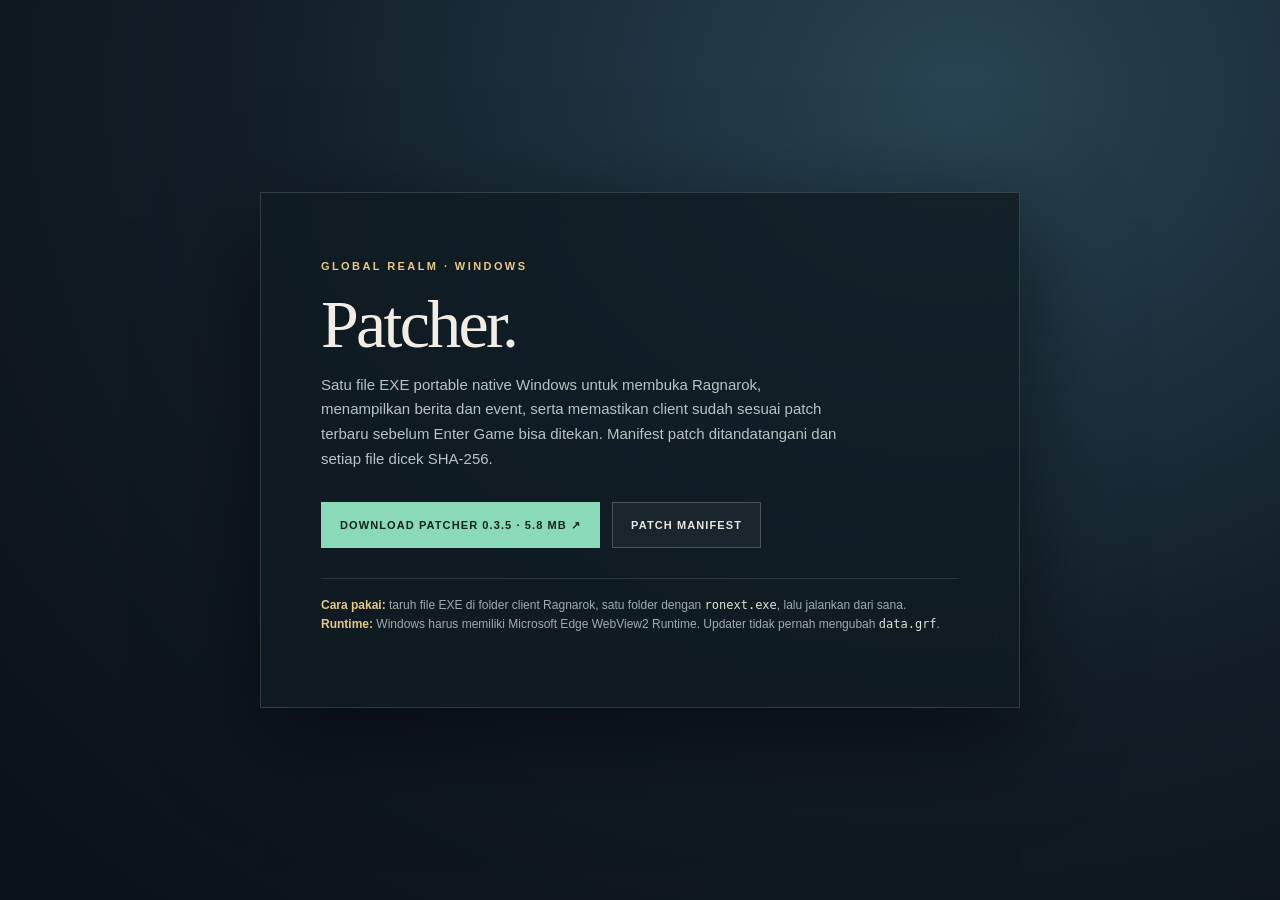
==== deploy/patcher-index.html @ 9005c452 "chore: publish patcher 0.3.5 download Co-Authored-By: Claude Opus 5.5 <noreply@anthropic.com>" ====
<!doctype html>
<html lang="id">
<head>
  <meta charset="utf-8" />
  <meta name="viewport" content="width=device-width,initial-scale=1" />
  <meta name="color-scheme" content="dark" />
  <title>Patcher · Portable</title>
  <style>
    *{box-sizing:border-box}body{margin:0;min-height:100vh;display:grid;place-items:center;padding:28px;color:#f3eee5;background:radial-gradient(ellipse at 75% 10%,#284452,#111c26 55%,#0a1117);font:15px/1.65 "Segoe UI",sans-serif}.card{width:min(760px,100%);padding:clamp(28px,7vw,60px);border:1px solid #ffffff26;background:#101b22cc;box-shadow:0 28px 90px #0008;backdrop-filter:blur(16px)}.eyebrow{color:#e9c887;font-size:11px;font-weight:700;letter-spacing:.22em}h1{margin:12px 0 8px;font:400 clamp(42px,8vw,68px)/1 Georgia,serif;letter-spacing:-.04em}h1 em{color:#8adaba;font-style:normal}.lede{max-width:530px;color:#b7c3c4}.actions{display:flex;flex-wrap:wrap;gap:12px;margin:30px 0}.actions a{display:inline-block;padding:13px 18px;border:1px solid #8adaba;color:#10231d;background:#8adaba;text-decoration:none;font-size:11px;font-weight:800;letter-spacing:.1em}.actions a.secondary{border-color:#ffffff38;color:#e6e8e2;background:#ffffff0a}.note{padding-top:17px;border-top:1px solid #ffffff20;color:#9eadad;font-size:12px}.note b{color:#e9c887}code{color:#d8e8d8}
  </style>
</head>
<body>
  <main class="card">
    <span class="eyebrow">GLOBAL REALM · WINDOWS</span>
    <h1>Patcher.</h1>
    <p class="lede">Satu file EXE portable native Windows untuk membuka Ragnarok, menampilkan berita dan event, serta memastikan client sudah sesuai patch terbaru sebelum Enter Game bisa ditekan. Manifest patch ditandatangani dan setiap file dicek SHA-256.</p>
    <div class="actions"><a href="Patcher-Portable-0.3.5.exe" download>DOWNLOAD PATCHER 0.3.5 · 5.8 MB ↗</a><a class="secondary" href="manifest.json">PATCH MANIFEST</a></div>
    <p class="note"><b>Cara pakai:</b> taruh file EXE di folder client Ragnarok, satu folder dengan <code>ronext.exe</code>, lalu jalankan dari sana. <b>Runtime:</b> Windows harus memiliki Microsoft Edge WebView2 Runtime. Updater tidak pernah mengubah <code>data.grf</code>.</p>
  </main>
</body>
</html>
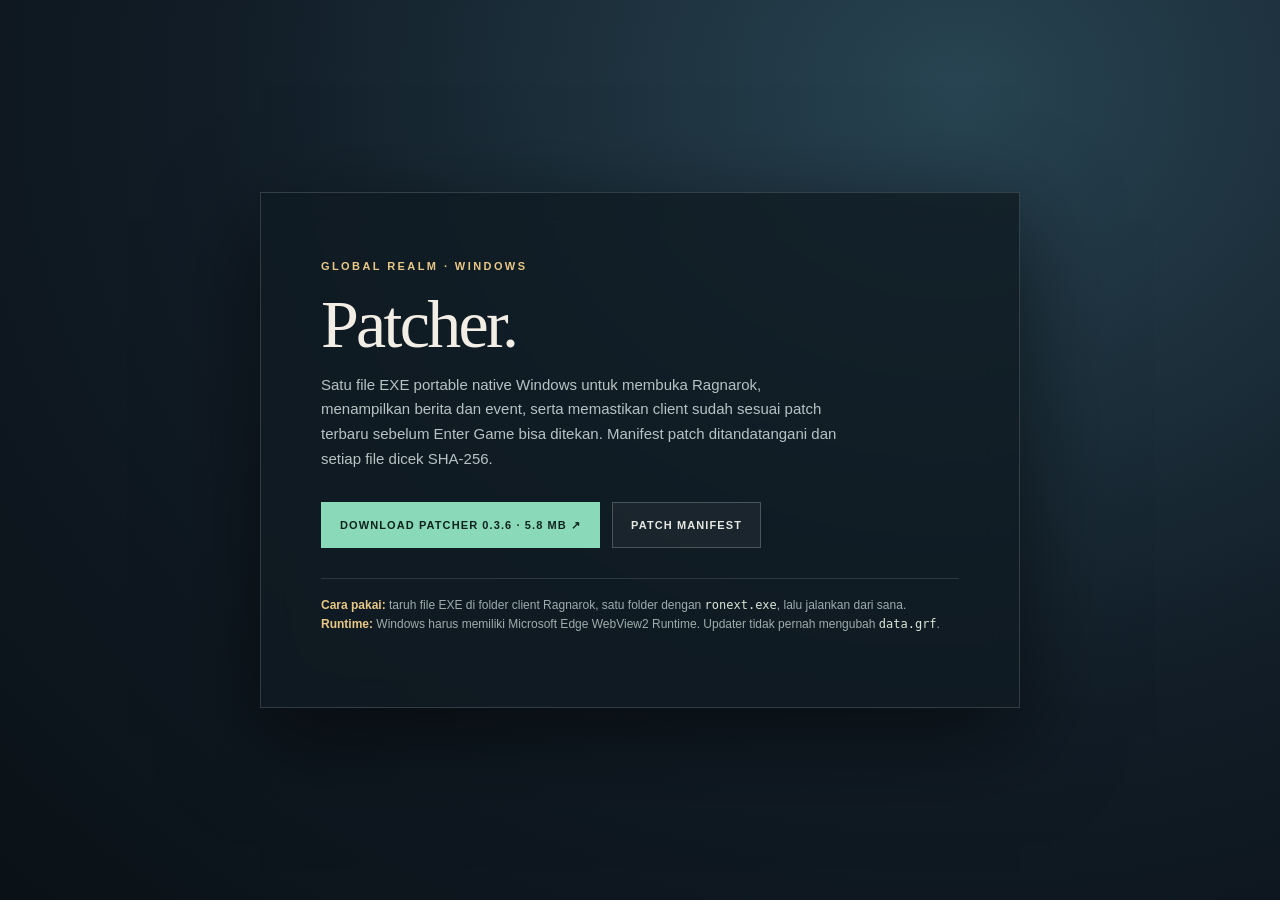
==== commit ee84a049: "chore: point patcher download to 0.3.6 Co-Authored-By: Claude Opus 5.5 <noreply@anthropic.com>" ====
--- a/deploy/patcher-index.html
+++ b/deploy/patcher-index.html
@@ -14,7 +14,7 @@
     <span class="eyebrow">GLOBAL REALM · WINDOWS</span>
     <h1>Patcher.</h1>
     <p class="lede">Satu file EXE portable native Windows untuk membuka Ragnarok, menampilkan berita dan event, serta memastikan client sudah sesuai patch terbaru sebelum Enter Game bisa ditekan. Manifest patch ditandatangani dan setiap file dicek SHA-256.</p>
-    <div class="actions"><a href="Patcher-Portable-0.3.5.exe" download>DOWNLOAD PATCHER 0.3.5 · 5.8 MB ↗</a><a class="secondary" href="manifest.json">PATCH MANIFEST</a></div>
+    <div class="actions"><a href="Patcher-Portable-0.3.6.exe" download>DOWNLOAD PATCHER 0.3.6 · 5.8 MB ↗</a><a class="secondary" href="manifest.json">PATCH MANIFEST</a></div>
     <p class="note"><b>Cara pakai:</b> taruh file EXE di folder client Ragnarok, satu folder dengan <code>ronext.exe</code>, lalu jalankan dari sana. <b>Runtime:</b> Windows harus memiliki Microsoft Edge WebView2 Runtime. Updater tidak pernah mengubah <code>data.grf</code>.</p>
   </main>
 </body>
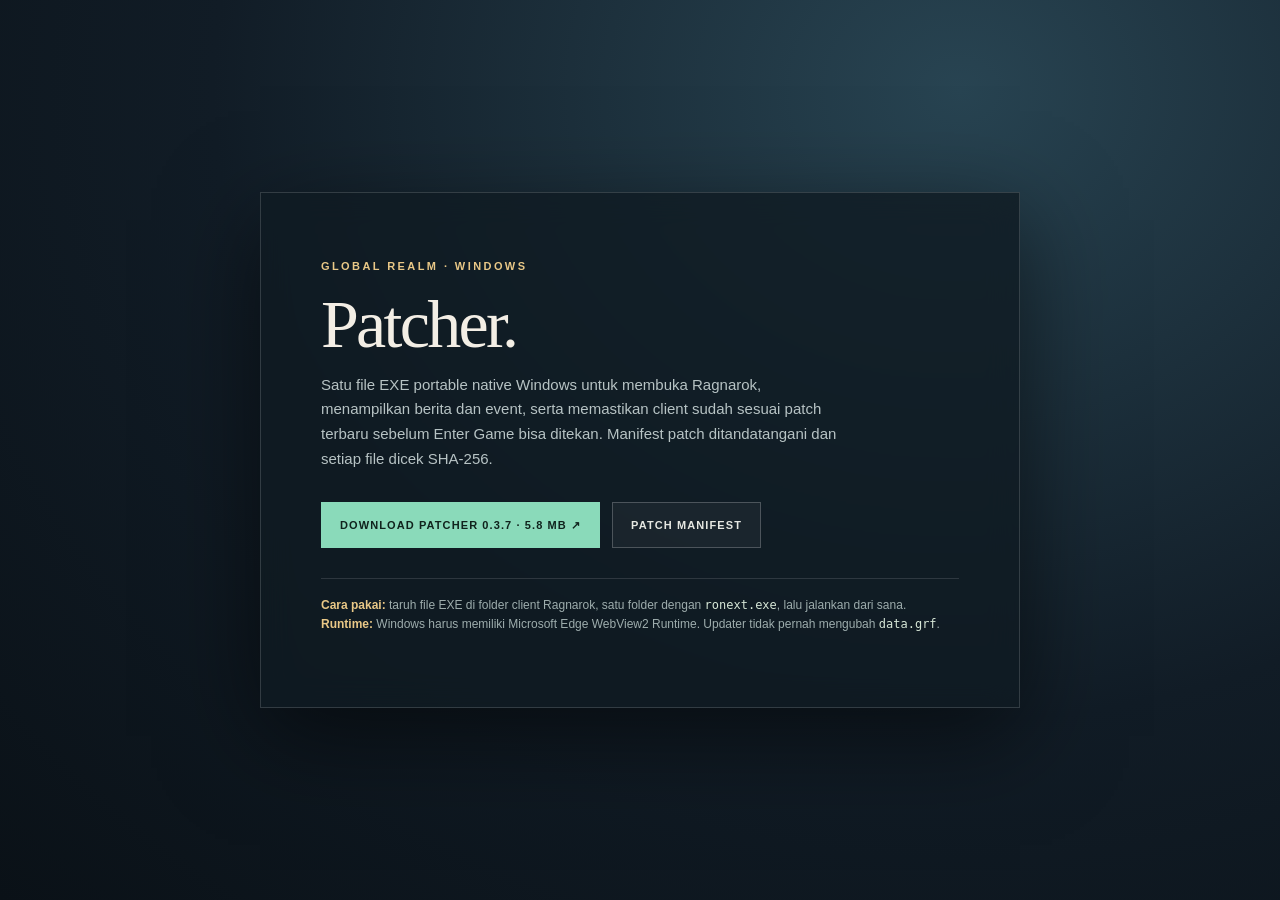
==== commit b635aa98: "chore: point patcher download to 0.3.7 Co-Authored-By: Claude Opus 5.5 <noreply@anthropic.com>" ====
--- a/deploy/patcher-index.html
+++ b/deploy/patcher-index.html
@@ -14,7 +14,7 @@
     <span class="eyebrow">GLOBAL REALM · WINDOWS</span>
     <h1>Patcher.</h1>
     <p class="lede">Satu file EXE portable native Windows untuk membuka Ragnarok, menampilkan berita dan event, serta memastikan client sudah sesuai patch terbaru sebelum Enter Game bisa ditekan. Manifest patch ditandatangani dan setiap file dicek SHA-256.</p>
-    <div class="actions"><a href="Patcher-Portable-0.3.6.exe" download>DOWNLOAD PATCHER 0.3.6 · 5.8 MB ↗</a><a class="secondary" href="manifest.json">PATCH MANIFEST</a></div>
+    <div class="actions"><a href="Patcher-Portable-0.3.7.exe" download>DOWNLOAD PATCHER 0.3.7 · 5.8 MB ↗</a><a class="secondary" href="manifest.json">PATCH MANIFEST</a></div>
     <p class="note"><b>Cara pakai:</b> taruh file EXE di folder client Ragnarok, satu folder dengan <code>ronext.exe</code>, lalu jalankan dari sana. <b>Runtime:</b> Windows harus memiliki Microsoft Edge WebView2 Runtime. Updater tidak pernah mengubah <code>data.grf</code>.</p>
   </main>
 </body>
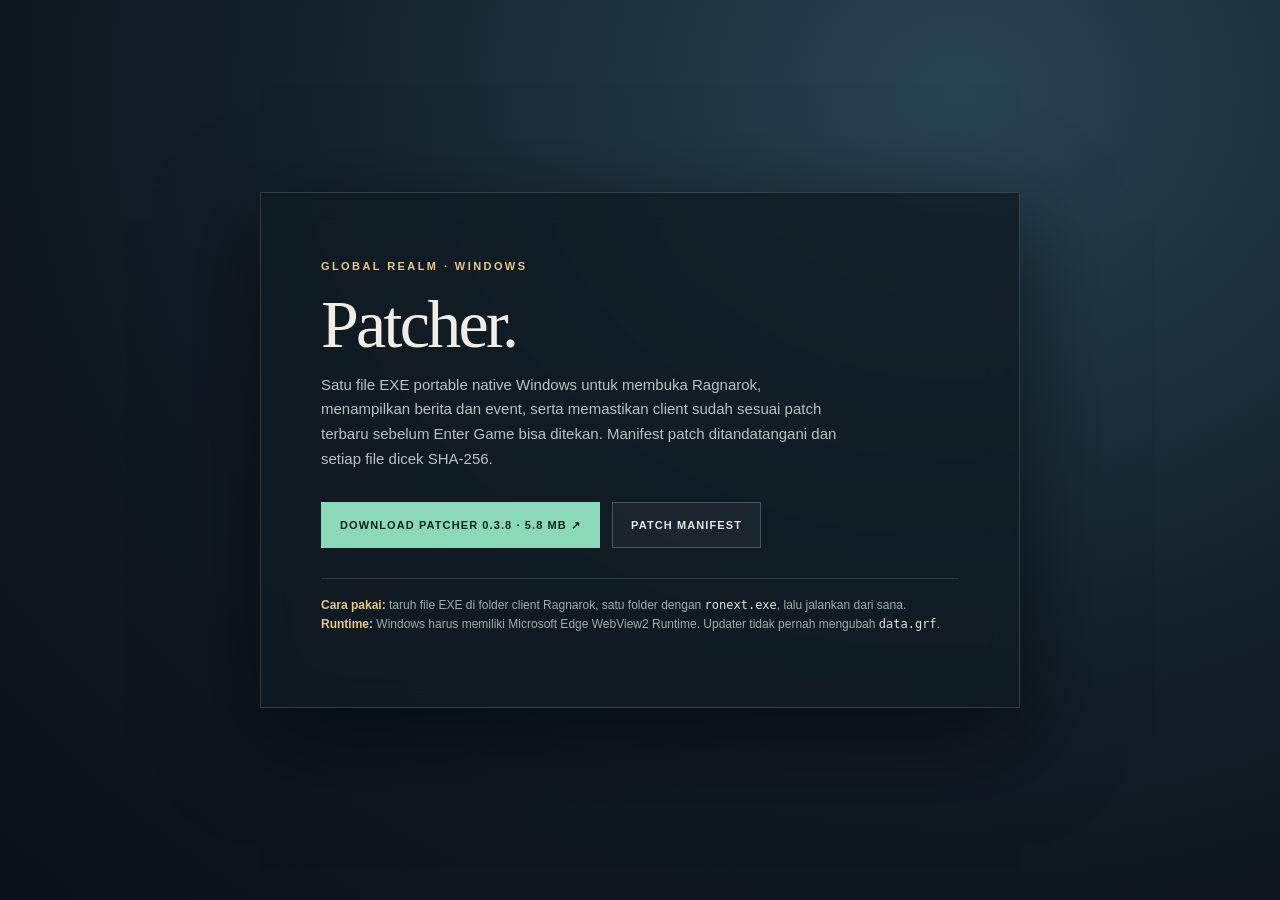
==== commit 87505646: "chore: link patcher download to self/Patcher-Portable-0.3.8.exe Co-Authored-By: Claude Opus 5.5 <nor" ====
--- a/deploy/patcher-index.html
+++ b/deploy/patcher-index.html
@@ -14,7 +14,7 @@
     <span class="eyebrow">GLOBAL REALM · WINDOWS</span>
     <h1>Patcher.</h1>
     <p class="lede">Satu file EXE portable native Windows untuk membuka Ragnarok, menampilkan berita dan event, serta memastikan client sudah sesuai patch terbaru sebelum Enter Game bisa ditekan. Manifest patch ditandatangani dan setiap file dicek SHA-256.</p>
-    <div class="actions"><a href="Patcher-Portable-0.3.7.exe" download>DOWNLOAD PATCHER 0.3.7 · 5.8 MB ↗</a><a class="secondary" href="manifest.json">PATCH MANIFEST</a></div>
+    <div class="actions"><a href="self/Patcher-Portable-0.3.8.exe" download>DOWNLOAD PATCHER 0.3.8 · 5.8 MB ↗</a><a class="secondary" href="manifest.json">PATCH MANIFEST</a></div>
     <p class="note"><b>Cara pakai:</b> taruh file EXE di folder client Ragnarok, satu folder dengan <code>ronext.exe</code>, lalu jalankan dari sana. <b>Runtime:</b> Windows harus memiliki Microsoft Edge WebView2 Runtime. Updater tidak pernah mengubah <code>data.grf</code>.</p>
   </main>
 </body>
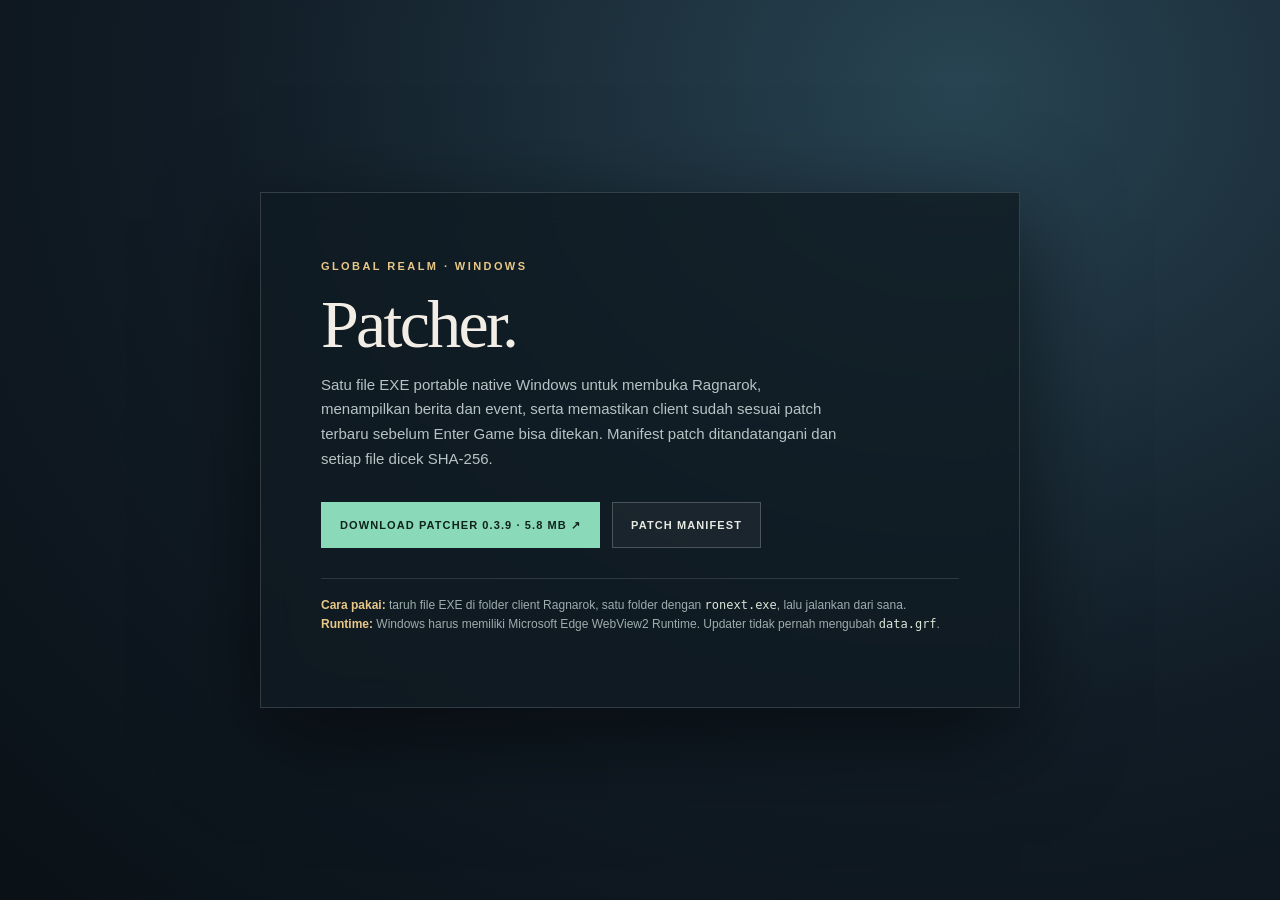
==== commit e49ccc62: "chore: point patcher download to 0.3.9 Co-Authored-By: Claude Opus 5.5 <noreply@anthropic.com>" ====
--- a/deploy/patcher-index.html
+++ b/deploy/patcher-index.html
@@ -14,7 +14,7 @@
     <span class="eyebrow">GLOBAL REALM · WINDOWS</span>
     <h1>Patcher.</h1>
     <p class="lede">Satu file EXE portable native Windows untuk membuka Ragnarok, menampilkan berita dan event, serta memastikan client sudah sesuai patch terbaru sebelum Enter Game bisa ditekan. Manifest patch ditandatangani dan setiap file dicek SHA-256.</p>
-    <div class="actions"><a href="self/Patcher-Portable-0.3.8.exe" download>DOWNLOAD PATCHER 0.3.8 · 5.8 MB ↗</a><a class="secondary" href="manifest.json">PATCH MANIFEST</a></div>
+    <div class="actions"><a href="self/Patcher-Portable-0.3.9.exe" download>DOWNLOAD PATCHER 0.3.9 · 5.8 MB ↗</a><a class="secondary" href="manifest.json">PATCH MANIFEST</a></div>
     <p class="note"><b>Cara pakai:</b> taruh file EXE di folder client Ragnarok, satu folder dengan <code>ronext.exe</code>, lalu jalankan dari sana. <b>Runtime:</b> Windows harus memiliki Microsoft Edge WebView2 Runtime. Updater tidak pernah mengubah <code>data.grf</code>.</p>
   </main>
 </body>
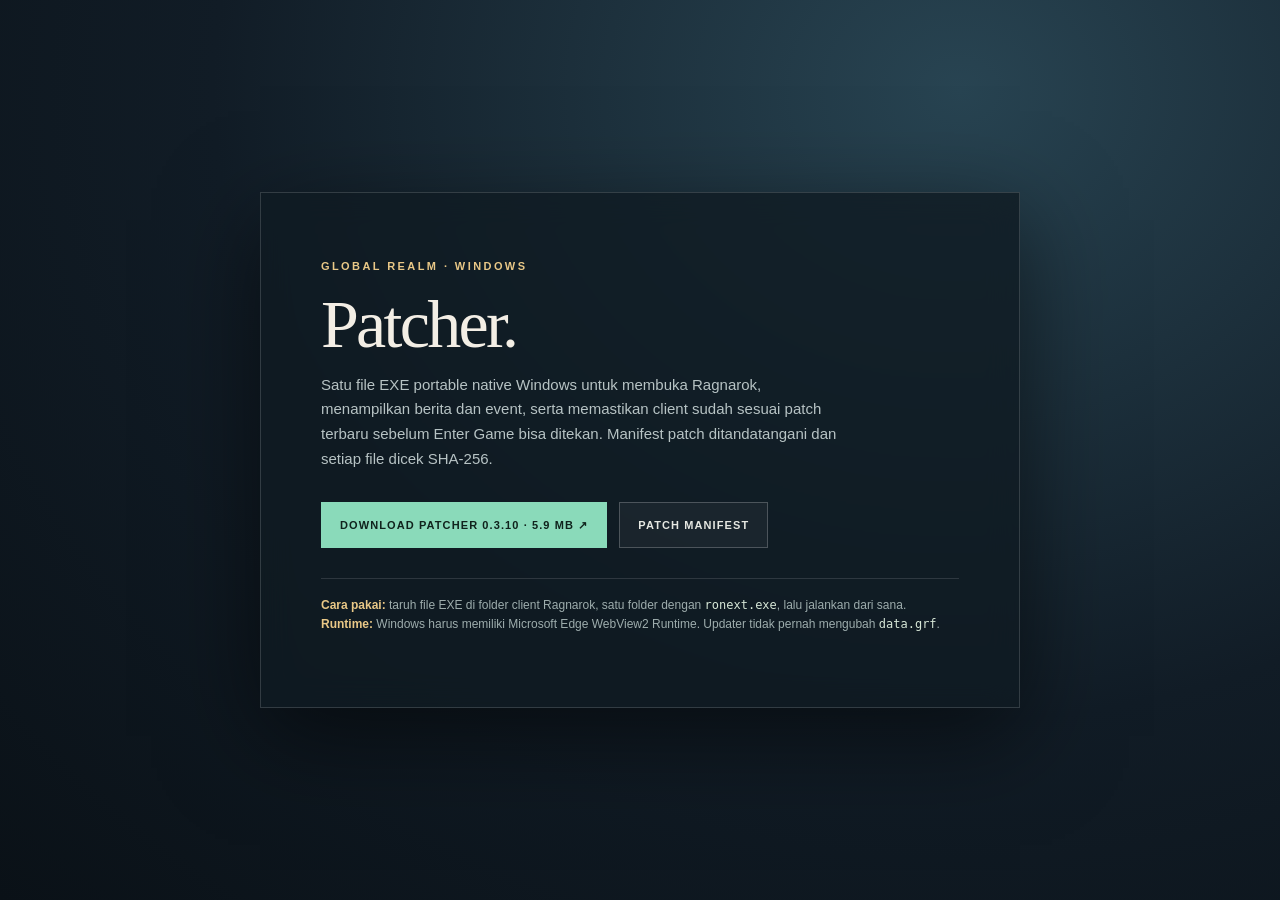
==== commit 46f63a1d: "chore: point patcher download to 0.3.10 Co-Authored-By: Claude Opus 5.5 <noreply@anthropic.com>" ====
--- a/deploy/patcher-index.html
+++ b/deploy/patcher-index.html
@@ -14,7 +14,7 @@
     <span class="eyebrow">GLOBAL REALM · WINDOWS</span>
     <h1>Patcher.</h1>
     <p class="lede">Satu file EXE portable native Windows untuk membuka Ragnarok, menampilkan berita dan event, serta memastikan client sudah sesuai patch terbaru sebelum Enter Game bisa ditekan. Manifest patch ditandatangani dan setiap file dicek SHA-256.</p>
-    <div class="actions"><a href="self/Patcher-Portable-0.3.9.exe" download>DOWNLOAD PATCHER 0.3.9 · 5.8 MB ↗</a><a class="secondary" href="manifest.json">PATCH MANIFEST</a></div>
+    <div class="actions"><a href="self/Patcher-Portable-0.3.10.exe" download>DOWNLOAD PATCHER 0.3.10 · 5.9 MB ↗</a><a class="secondary" href="manifest.json">PATCH MANIFEST</a></div>
     <p class="note"><b>Cara pakai:</b> taruh file EXE di folder client Ragnarok, satu folder dengan <code>ronext.exe</code>, lalu jalankan dari sana. <b>Runtime:</b> Windows harus memiliki Microsoft Edge WebView2 Runtime. Updater tidak pernah mengubah <code>data.grf</code>.</p>
   </main>
 </body>
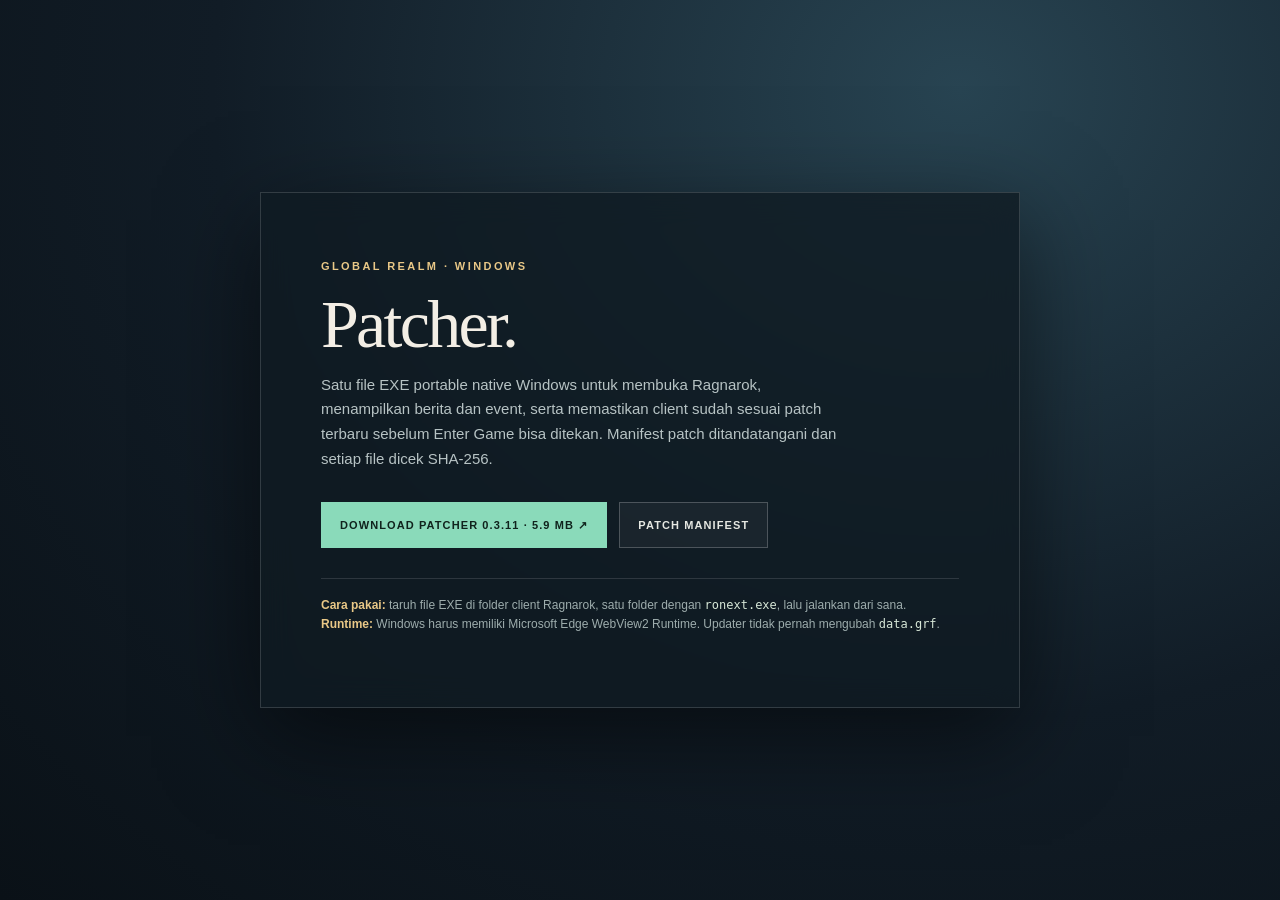
==== commit 134e4969: "chore: point patcher download to 0.3.11 Co-Authored-By: Claude Opus 5.5 <noreply@anthropic.com>" ====
--- a/deploy/patcher-index.html
+++ b/deploy/patcher-index.html
@@ -14,7 +14,7 @@
     <span class="eyebrow">GLOBAL REALM · WINDOWS</span>
     <h1>Patcher.</h1>
     <p class="lede">Satu file EXE portable native Windows untuk membuka Ragnarok, menampilkan berita dan event, serta memastikan client sudah sesuai patch terbaru sebelum Enter Game bisa ditekan. Manifest patch ditandatangani dan setiap file dicek SHA-256.</p>
-    <div class="actions"><a href="self/Patcher-Portable-0.3.10.exe" download>DOWNLOAD PATCHER 0.3.10 · 5.9 MB ↗</a><a class="secondary" href="manifest.json">PATCH MANIFEST</a></div>
+    <div class="actions"><a href="self/Patcher-Portable-0.3.11.exe" download>DOWNLOAD PATCHER 0.3.11 · 5.9 MB ↗</a><a class="secondary" href="manifest.json">PATCH MANIFEST</a></div>
     <p class="note"><b>Cara pakai:</b> taruh file EXE di folder client Ragnarok, satu folder dengan <code>ronext.exe</code>, lalu jalankan dari sana. <b>Runtime:</b> Windows harus memiliki Microsoft Edge WebView2 Runtime. Updater tidak pernah mengubah <code>data.grf</code>.</p>
   </main>
 </body>
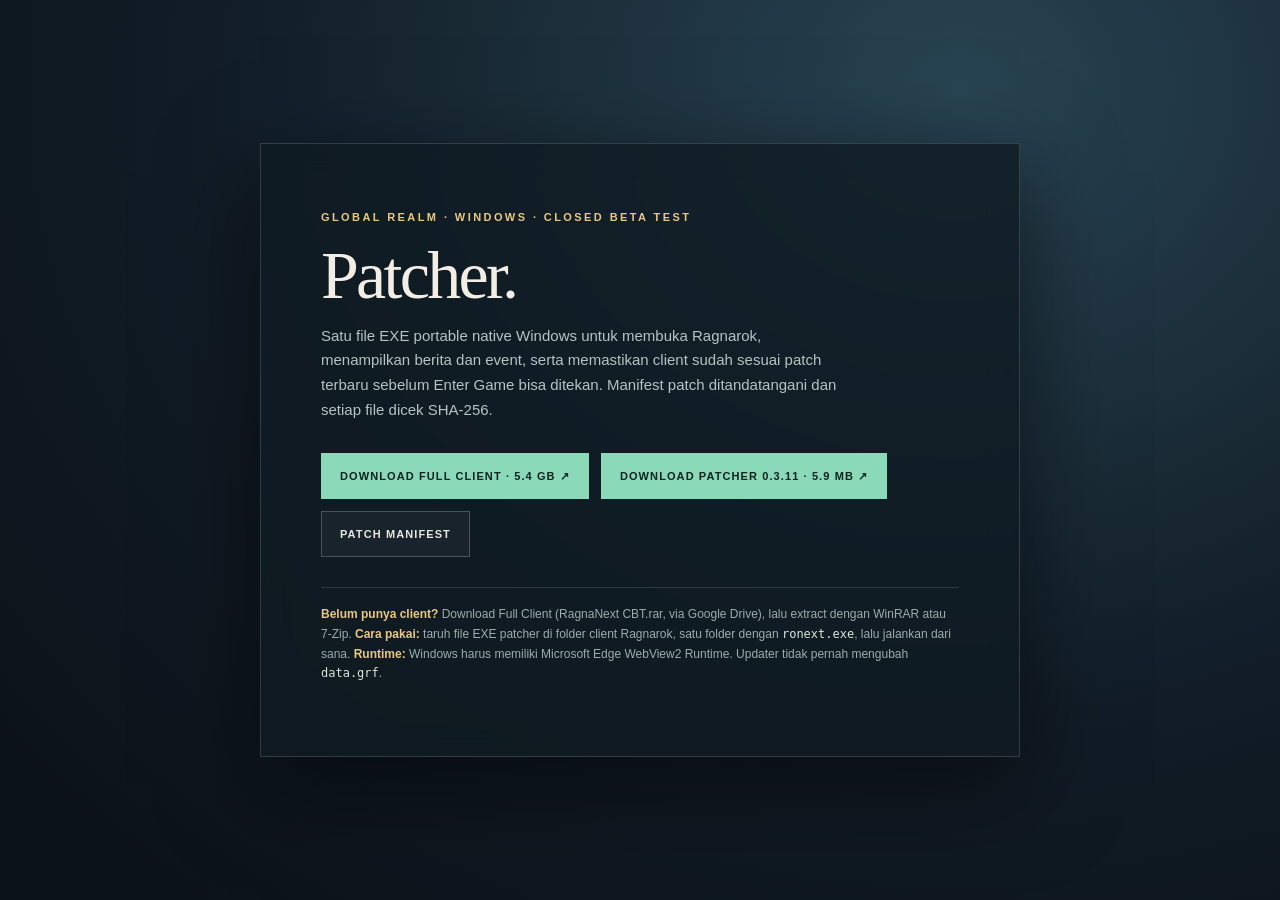
==== commit 709fcf9a: "Download links point to the full client; mark the realm as Closed Beta The main Download buttons now" ====
--- a/deploy/patcher-index.html
+++ b/deploy/patcher-index.html
@@ -11,11 +11,11 @@
 </head>
 <body>
   <main class="card">
-    <span class="eyebrow">GLOBAL REALM · WINDOWS</span>
+    <span class="eyebrow">GLOBAL REALM · WINDOWS · CLOSED BETA TEST</span>
     <h1>Patcher.</h1>
     <p class="lede">Satu file EXE portable native Windows untuk membuka Ragnarok, menampilkan berita dan event, serta memastikan client sudah sesuai patch terbaru sebelum Enter Game bisa ditekan. Manifest patch ditandatangani dan setiap file dicek SHA-256.</p>
-    <div class="actions"><a href="self/Patcher-Portable-0.3.11.exe" download>DOWNLOAD PATCHER 0.3.11 · 5.9 MB ↗</a><a class="secondary" href="manifest.json">PATCH MANIFEST</a></div>
-    <p class="note"><b>Cara pakai:</b> taruh file EXE di folder client Ragnarok, satu folder dengan <code>ronext.exe</code>, lalu jalankan dari sana. <b>Runtime:</b> Windows harus memiliki Microsoft Edge WebView2 Runtime. Updater tidak pernah mengubah <code>data.grf</code>.</p>
+    <div class="actions"><a href="https://drive.google.com/file/d/1346YmBHaDJVMlnQYKq6KFwsa6Ie7_3le/view?usp=sharing" target="_blank" rel="noopener">DOWNLOAD FULL CLIENT · 5.4 GB ↗</a><a href="self/Patcher-Portable-0.3.11.exe" download>DOWNLOAD PATCHER 0.3.11 · 5.9 MB ↗</a><a class="secondary" href="manifest.json">PATCH MANIFEST</a></div>
+    <p class="note"><b>Belum punya client?</b> Download Full Client (RagnaNext CBT.rar, via Google Drive), lalu extract dengan WinRAR atau 7-Zip. <b>Cara pakai:</b> taruh file EXE patcher di folder client Ragnarok, satu folder dengan <code>ronext.exe</code>, lalu jalankan dari sana. <b>Runtime:</b> Windows harus memiliki Microsoft Edge WebView2 Runtime. Updater tidak pernah mengubah <code>data.grf</code>.</p>
   </main>
 </body>
 </html>
